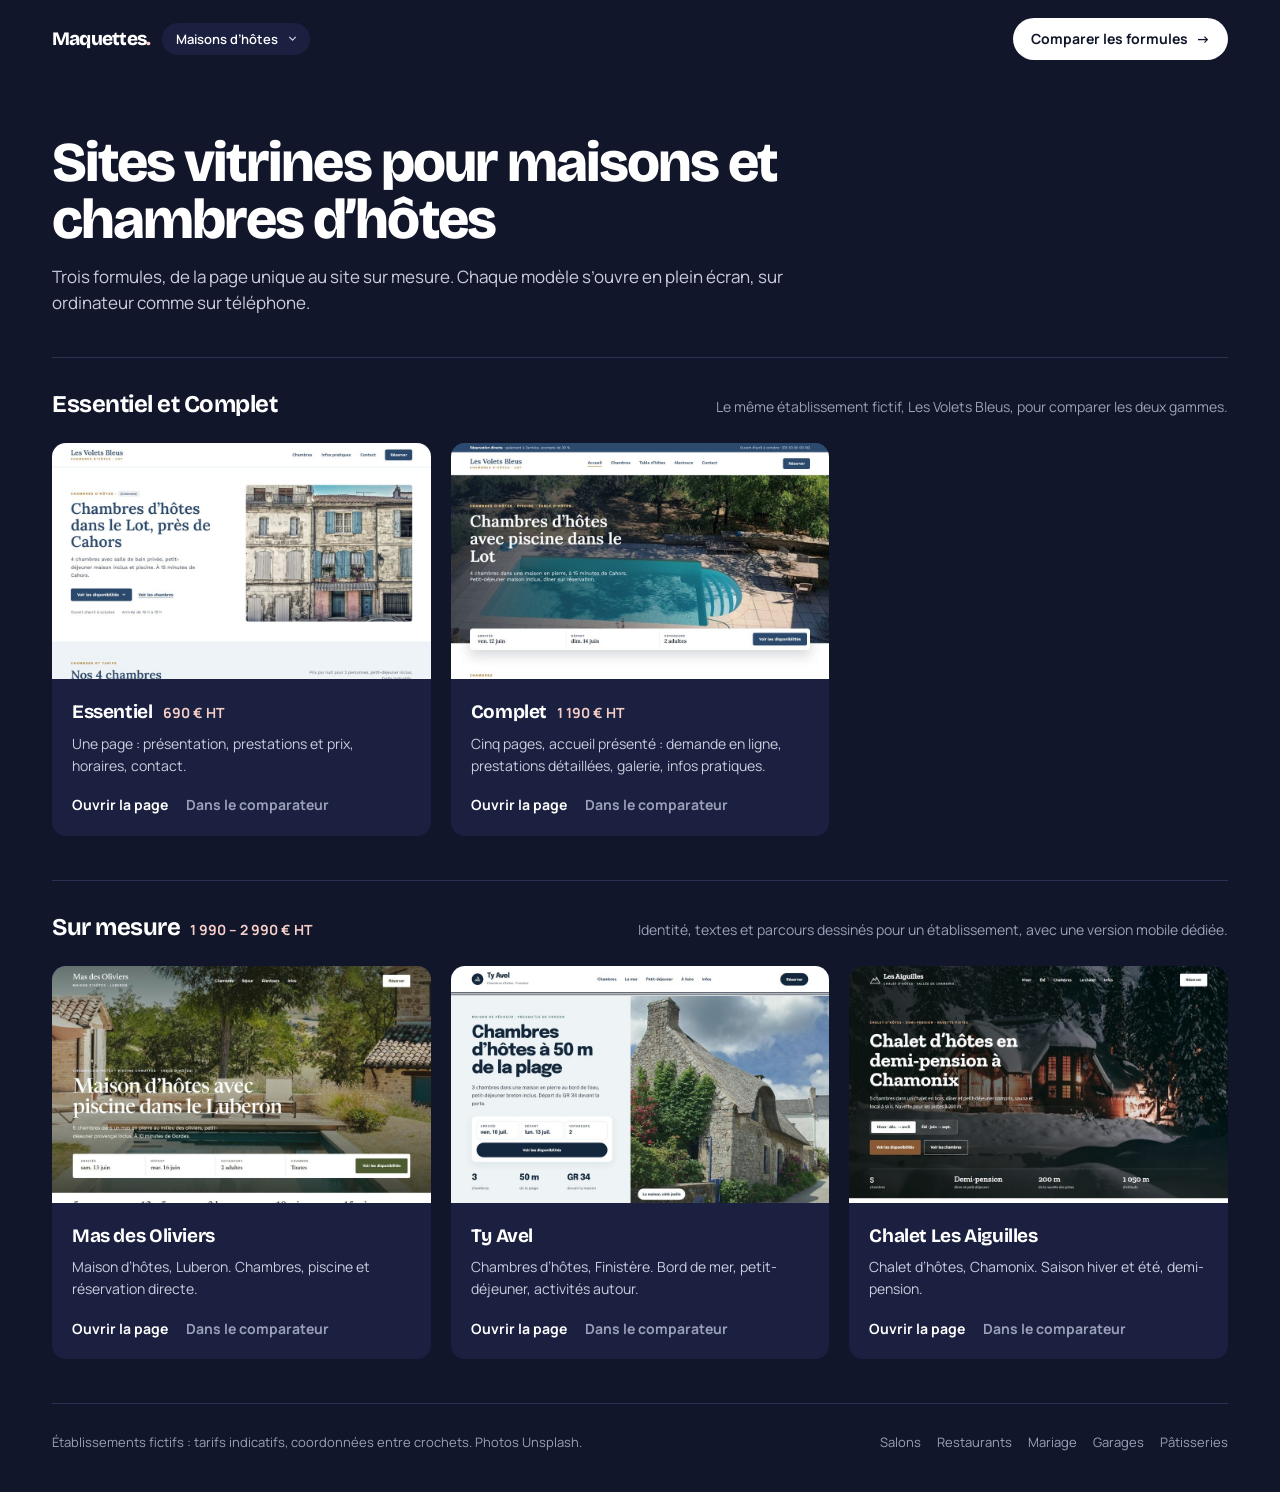
==== index.html @ f05bd59b "Maquettes de sites vitrines — maisons d’hôtes Accueil avec les modèles, comparateur des formules, un" ====
<!doctype html>
<html lang="fr">
<head>
<meta charset="utf-8">
<meta name="viewport" content="width=device-width, initial-scale=1">
<meta name="robots" content="noindex">
<title>Maquettes — maisons et chambres d’hôtes</title>
<link rel="preconnect" href="https://fonts.googleapis.com"><link rel="preconnect" href="https://fonts.gstatic.com" crossorigin>
<link rel="stylesheet" href="https://fonts.googleapis.com/css2?family=Bricolage+Grotesque:opsz,wght@12..96,600..800&family=Manrope:wght@500..800&display=swap">
<style>
  :root{--ink:#12162B;--card:#1B2040;--line:#2B3152;--txt:#C9CDDD;--mute:#9AA0B8;--cobalt:#7F92FF;--blush:#F7CFC8}
  *{box-sizing:border-box;margin:0;padding:0}
  body{background:var(--ink);color:var(--txt);font-family:'Manrope',system-ui,sans-serif;font-size:15px;line-height:1.55;-webkit-font-smoothing:antialiased}
  a{color:inherit;text-decoration:none}
  .wrap{max-width:1240px;margin:0 auto;padding:0 32px}
  header{display:flex;justify-content:space-between;align-items:center;gap:16px;padding:18px 0}
  .brand{display:flex;align-items:center;gap:12px}
  .brand b{font-family:'Bricolage Grotesque',sans-serif;font-weight:800;font-size:19px;color:#fff;letter-spacing:-.04em}
  .brand b i{font-style:normal;color:var(--blush)}
  .sector select{appearance:none;-webkit-appearance:none;border:0;border-radius:999px;background:var(--card) url("data:image/svg+xml,%3Csvg xmlns='http://www.w3.org/2000/svg' viewBox='0 0 24 24' fill='none' stroke='%23C9CDDD' stroke-width='2.4'%3E%3Cpath d='M6 9l6 6 6-6'/%3E%3C/svg%3E") no-repeat right 11px center/13px;color:#fff;font:600 13px 'Manrope',system-ui,sans-serif;padding:7px 32px 7px 14px;cursor:pointer}
  .sector option{color:var(--ink);background:#fff}
  .btn{display:inline-flex;align-items:center;gap:8px;background:#fff;color:var(--ink);font-weight:700;font-size:14px;padding:10px 18px;border-radius:999px;white-space:nowrap}
  .btn:hover{background:var(--blush)}
  .intro{padding:56px 0 40px;max-width:760px}
  h1{font-family:'Bricolage Grotesque',sans-serif;font-weight:800;font-size:clamp(34px,5vw,56px);line-height:1.02;letter-spacing:-.035em;color:#fff}
  .intro p{margin-top:16px;font-size:17px;color:var(--txt)}
  .tier{padding:28px 0 8px;border-top:1px solid var(--line)}
  .tier-head{display:flex;align-items:baseline;justify-content:space-between;gap:16px;flex-wrap:wrap;margin-bottom:20px}
  h2{font-family:'Bricolage Grotesque',sans-serif;font-weight:700;font-size:24px;letter-spacing:-.02em;color:#fff}
  h2 span{font-family:'Manrope',sans-serif;font-size:14px;font-weight:700;color:var(--blush);margin-left:10px;letter-spacing:0}
  .tier-head p{color:var(--mute);font-size:14px}
  .grid{display:grid;grid-template-columns:repeat(auto-fill,minmax(320px,1fr));gap:20px;margin-bottom:36px}
  .card{background:var(--card);border-radius:14px;overflow:hidden;display:flex;flex-direction:column;transition:transform .2s}
  .card:hover{transform:translateY(-3px)}
  .shot{display:block;aspect-ratio:16/10;background:#262C50 center top/cover no-repeat}
  .body{padding:18px 20px 20px;display:flex;flex-direction:column;gap:6px;flex:1}
  .body h3{font-family:'Bricolage Grotesque',sans-serif;font-weight:700;font-size:19px;color:#fff;letter-spacing:-.02em}
  .body h3 span{font-family:'Manrope',sans-serif;font-size:14px;font-weight:700;color:var(--blush);margin-left:10px;letter-spacing:0}
  .body p{font-size:14px;color:var(--txt);flex:1}
  .links{display:flex;gap:18px;margin-top:12px;font-weight:700;font-size:14px}
  .links a:first-child{color:#fff}
  .links a:last-child{color:var(--mute)}
  .links a:hover{color:var(--blush)}
  footer{border-top:1px solid var(--line);padding:28px 0 40px;color:var(--mute);font-size:13px;display:flex;justify-content:space-between;gap:24px;flex-wrap:wrap}
  footer nav{display:flex;gap:16px;flex-wrap:wrap}
  footer nav a:hover{color:#fff}
  @media (max-width:640px){
    .wrap{padding:0 16px}
    .brand b{display:none}
    .btn{padding:9px 14px;font-size:13px}
    .intro{padding:32px 0 28px}
    .grid{grid-template-columns:1fr}
  }
</style>
</head>
<body>
<div class="wrap">
<header>
  <div class="brand"><b>Maquettes<i>.</i></b><label class="sector"><select aria-label="Secteur" autocomplete="off" onchange="location.href=this.value"><option value="https://jeancdf.github.io/maquettes-coiffure/">Salons</option><option value="https://jeancdf.github.io/maquettes-restaurant/">Restaurants</option><option value="https://jeancdf.github.io/maquettes-mariage/">Mariage</option><option value="https://jeancdf.github.io/maquettes-maisons-hotes/" selected>Maisons d’hôtes</option><option value="https://jeancdf.github.io/maquettes-garage/">Garages</option><option value="https://jeancdf.github.io/maquettes-patisserie/">Pâtisseries</option></select></label></div>
  <a class="btn" href="comparer.html">Comparer les formules <span aria-hidden="true">→</span></a>
</header>
<section class="intro">
  <h1>Sites vitrines pour maisons et chambres d’hôtes</h1>
  <p>Trois formules, de la page unique au site sur mesure. Chaque modèle s’ouvre en plein écran, sur ordinateur comme sur téléphone.</p>
</section>
<section class="tier">
  <div class="tier-head"><h2>Essentiel et Complet</h2><p>Le même établissement fictif, Les Volets Bleus, pour comparer les deux gammes.</p></div>
  <div class="grid">
    <article class="card">
      <a class="shot" href="essentiel.html" style="background-image:url(vignettes/essentiel.jpg)" aria-label="Ouvrir Essentiel"></a>
      <div class="body">
        <h3>Essentiel<span>690 € HT</span></h3>
        <p>Une page : présentation, prestations et prix, horaires, contact.</p>
        <div class="links"><a href="essentiel.html">Ouvrir la page</a><a href="comparer.html#essentiel">Dans le comparateur</a></div>
      </div>
    </article>
    <article class="card">
      <a class="shot" href="complet.html" style="background-image:url(vignettes/complet.jpg)" aria-label="Ouvrir Complet"></a>
      <div class="body">
        <h3>Complet<span>1 190 € HT</span></h3>
        <p>Cinq pages, accueil présenté : demande en ligne, prestations détaillées, galerie, infos pratiques.</p>
        <div class="links"><a href="complet.html">Ouvrir la page</a><a href="comparer.html#complet">Dans le comparateur</a></div>
      </div>
    </article>
  </div>
</section>
<section class="tier">
  <div class="tier-head"><h2>Sur mesure<span>1 990 – 2 990 € HT</span></h2><p>Identité, textes et parcours dessinés pour un établissement, avec une version mobile dédiée.</p></div>
  <div class="grid">
    <article class="card">
      <a class="shot" href="mas.html" style="background-image:url(vignettes/mas.jpg)" aria-label="Ouvrir Mas des Oliviers"></a>
      <div class="body">
        <h3>Mas des Oliviers<span></span></h3>
        <p>Maison d’hôtes, Luberon. Chambres, piscine et réservation directe.</p>
        <div class="links"><a href="mas.html">Ouvrir la page</a><a href="comparer.html#mas">Dans le comparateur</a></div>
      </div>
    </article>
    <article class="card">
      <a class="shot" href="tyavel.html" style="background-image:url(vignettes/tyavel.jpg)" aria-label="Ouvrir Ty Avel"></a>
      <div class="body">
        <h3>Ty Avel<span></span></h3>
        <p>Chambres d’hôtes, Finistère. Bord de mer, petit-déjeuner, activités autour.</p>
        <div class="links"><a href="tyavel.html">Ouvrir la page</a><a href="comparer.html#tyavel">Dans le comparateur</a></div>
      </div>
    </article>
    <article class="card">
      <a class="shot" href="chalet.html" style="background-image:url(vignettes/chalet.jpg)" aria-label="Ouvrir Chalet Les Aiguilles"></a>
      <div class="body">
        <h3>Chalet Les Aiguilles<span></span></h3>
        <p>Chalet d’hôtes, Chamonix. Saison hiver et été, demi-pension.</p>
        <div class="links"><a href="chalet.html">Ouvrir la page</a><a href="comparer.html#chalet">Dans le comparateur</a></div>
      </div>
    </article>
  </div>
</section>
<footer>
  <span>Établissements fictifs : tarifs indicatifs, coordonnées entre crochets. Photos Unsplash.</span>
  <nav aria-label="Autres secteurs"><a href="https://jeancdf.github.io/maquettes-coiffure/">Salons</a><a href="https://jeancdf.github.io/maquettes-restaurant/">Restaurants</a><a href="https://jeancdf.github.io/maquettes-mariage/">Mariage</a><a href="https://jeancdf.github.io/maquettes-garage/">Garages</a><a href="https://jeancdf.github.io/maquettes-patisserie/">Pâtisseries</a></nav>
</footer>
</div>
</body>
</html>
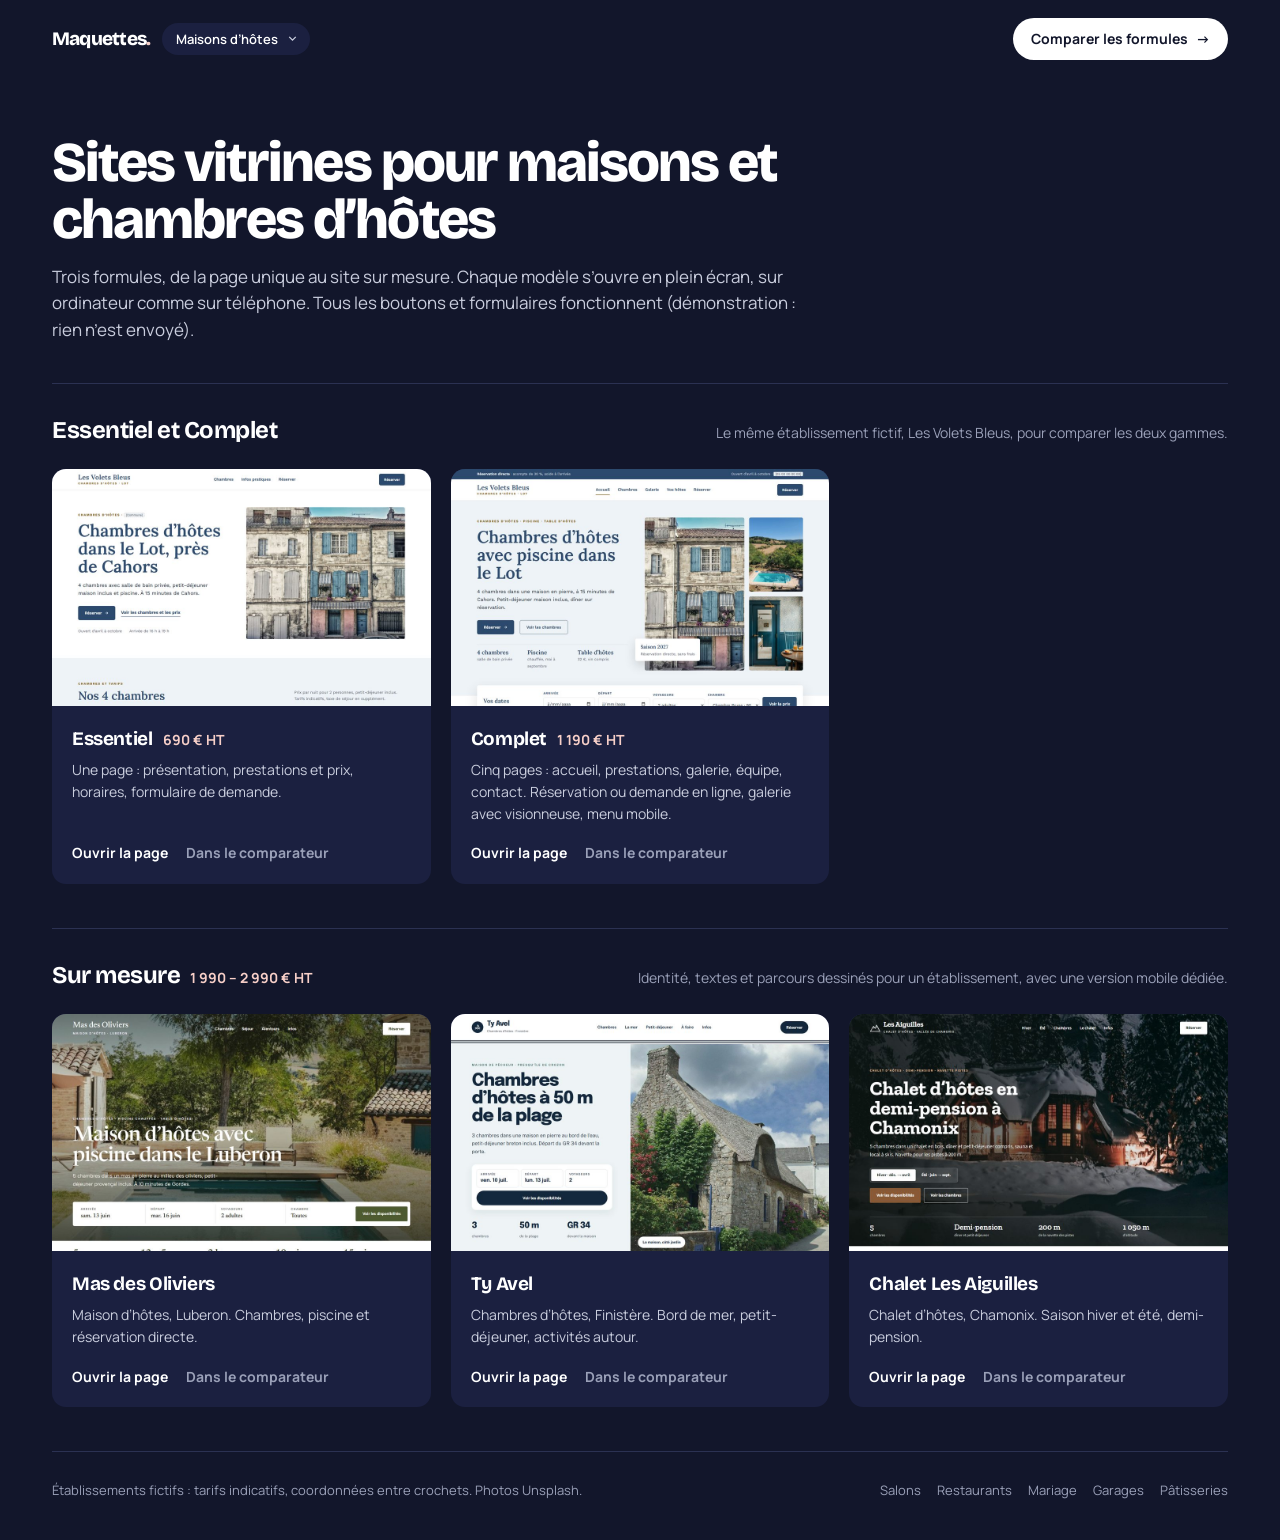
==== commit 8586a95a: "Rend tous les boutons et formulaires fonctionnels, Complet en cinq pages Essentiel et Complet régéné" ====
--- a/index.html
+++ b/index.html
@@ -61,7 +61,7 @@
 </header>
 <section class="intro">
   <h1>Sites vitrines pour maisons et chambres d’hôtes</h1>
-  <p>Trois formules, de la page unique au site sur mesure. Chaque modèle s’ouvre en plein écran, sur ordinateur comme sur téléphone.</p>
+  <p>Trois formules, de la page unique au site sur mesure. Chaque modèle s’ouvre en plein écran, sur ordinateur comme sur téléphone. Tous les boutons et formulaires fonctionnent (démonstration : rien n’est envoyé).</p>
 </section>
 <section class="tier">
   <div class="tier-head"><h2>Essentiel et Complet</h2><p>Le même établissement fictif, Les Volets Bleus, pour comparer les deux gammes.</p></div>
@@ -70,16 +70,16 @@
       <a class="shot" href="essentiel.html" style="background-image:url(vignettes/essentiel.jpg)" aria-label="Ouvrir Essentiel"></a>
       <div class="body">
         <h3>Essentiel<span>690 € HT</span></h3>
-        <p>Une page : présentation, prestations et prix, horaires, contact.</p>
+        <p>Une page : présentation, prestations et prix, horaires, formulaire de demande.</p>
         <div class="links"><a href="essentiel.html">Ouvrir la page</a><a href="comparer.html#essentiel">Dans le comparateur</a></div>
       </div>
     </article>
     <article class="card">
-      <a class="shot" href="complet.html" style="background-image:url(vignettes/complet.jpg)" aria-label="Ouvrir Complet"></a>
+      <a class="shot" href="complet/index.html" style="background-image:url(vignettes/complet.jpg)" aria-label="Ouvrir Complet"></a>
       <div class="body">
         <h3>Complet<span>1 190 € HT</span></h3>
-        <p>Cinq pages, accueil présenté : demande en ligne, prestations détaillées, galerie, infos pratiques.</p>
-        <div class="links"><a href="complet.html">Ouvrir la page</a><a href="comparer.html#complet">Dans le comparateur</a></div>
+        <p>Cinq pages : accueil, prestations, galerie, équipe, contact. Réservation ou demande en ligne, galerie avec visionneuse, menu mobile.</p>
+        <div class="links"><a href="complet/index.html">Ouvrir la page</a><a href="comparer.html#complet">Dans le comparateur</a></div>
       </div>
     </article>
   </div>
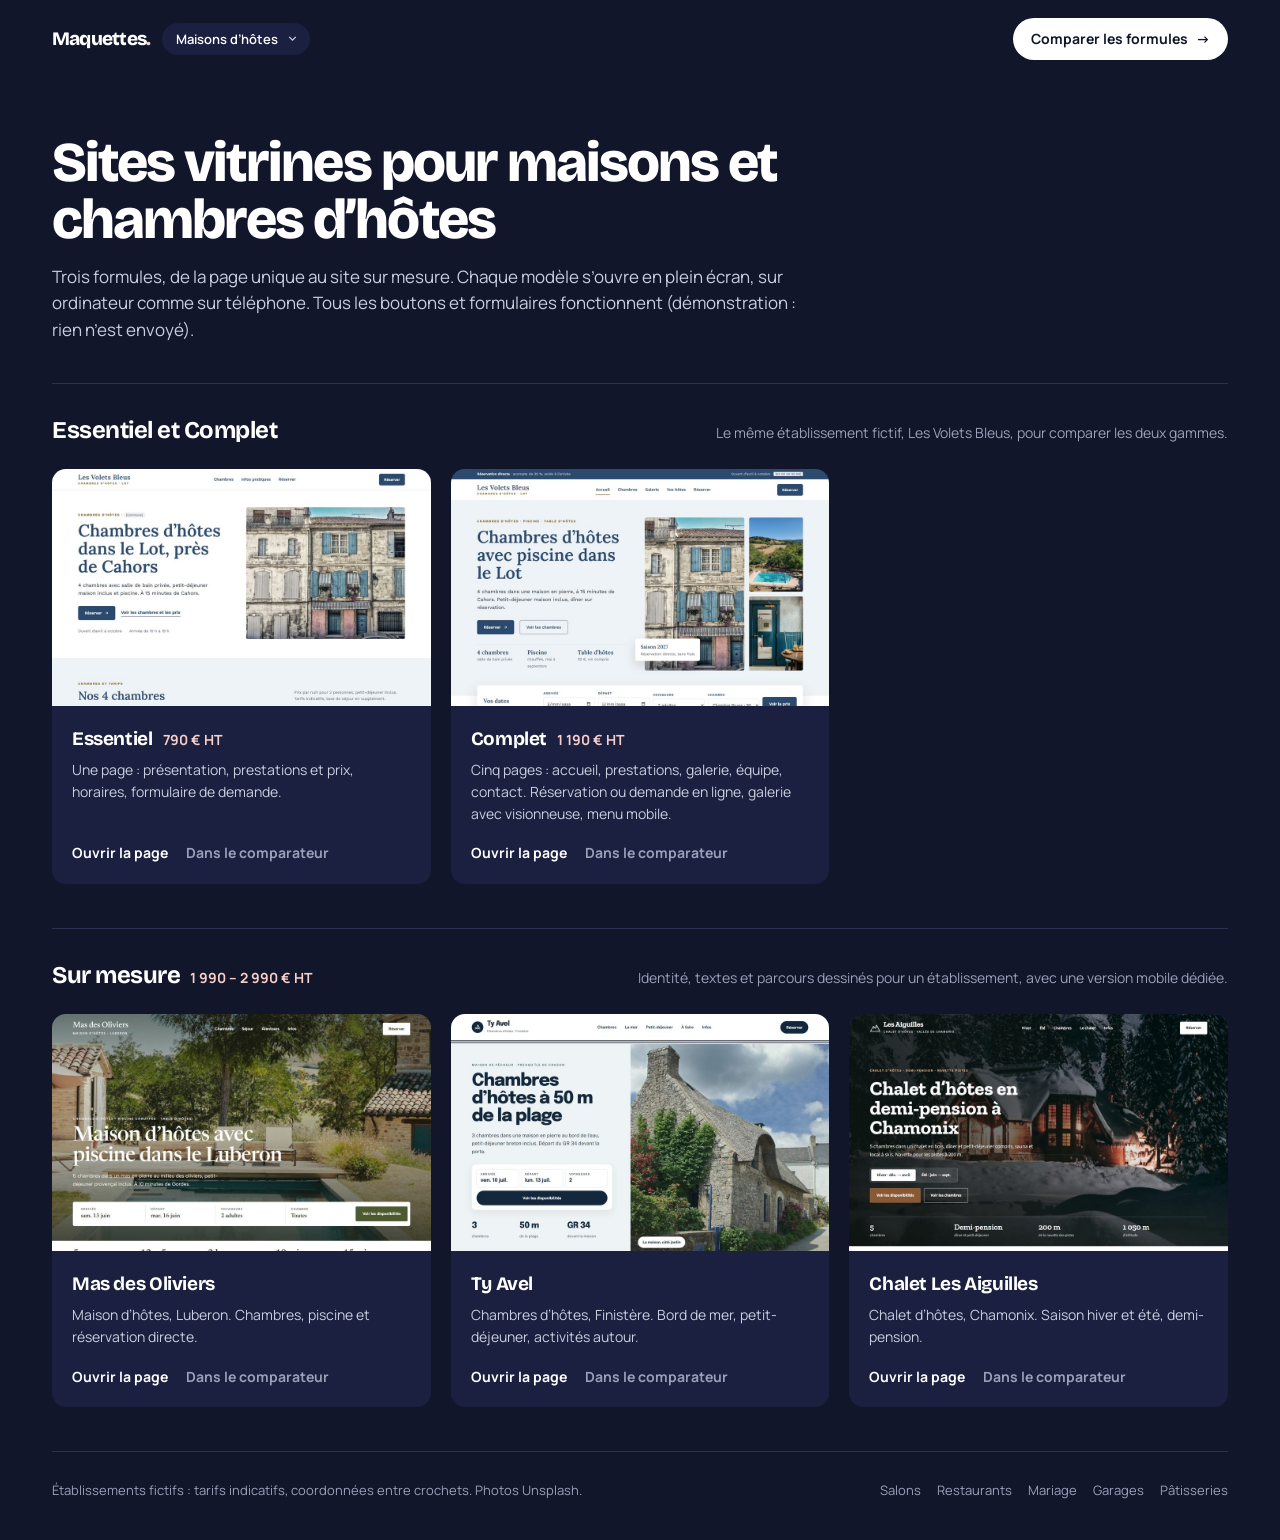
==== commit 0a795d83: "Passe la formule Essentiel à 790 € HT" ====
--- a/index.html
+++ b/index.html
@@ -69,7 +69,7 @@
     <article class="card">
       <a class="shot" href="essentiel.html" style="background-image:url(vignettes/essentiel.jpg)" aria-label="Ouvrir Essentiel"></a>
       <div class="body">
-        <h3>Essentiel<span>690 € HT</span></h3>
+        <h3>Essentiel<span>790 € HT</span></h3>
         <p>Une page : présentation, prestations et prix, horaires, formulaire de demande.</p>
         <div class="links"><a href="essentiel.html">Ouvrir la page</a><a href="comparer.html#essentiel">Dans le comparateur</a></div>
       </div>
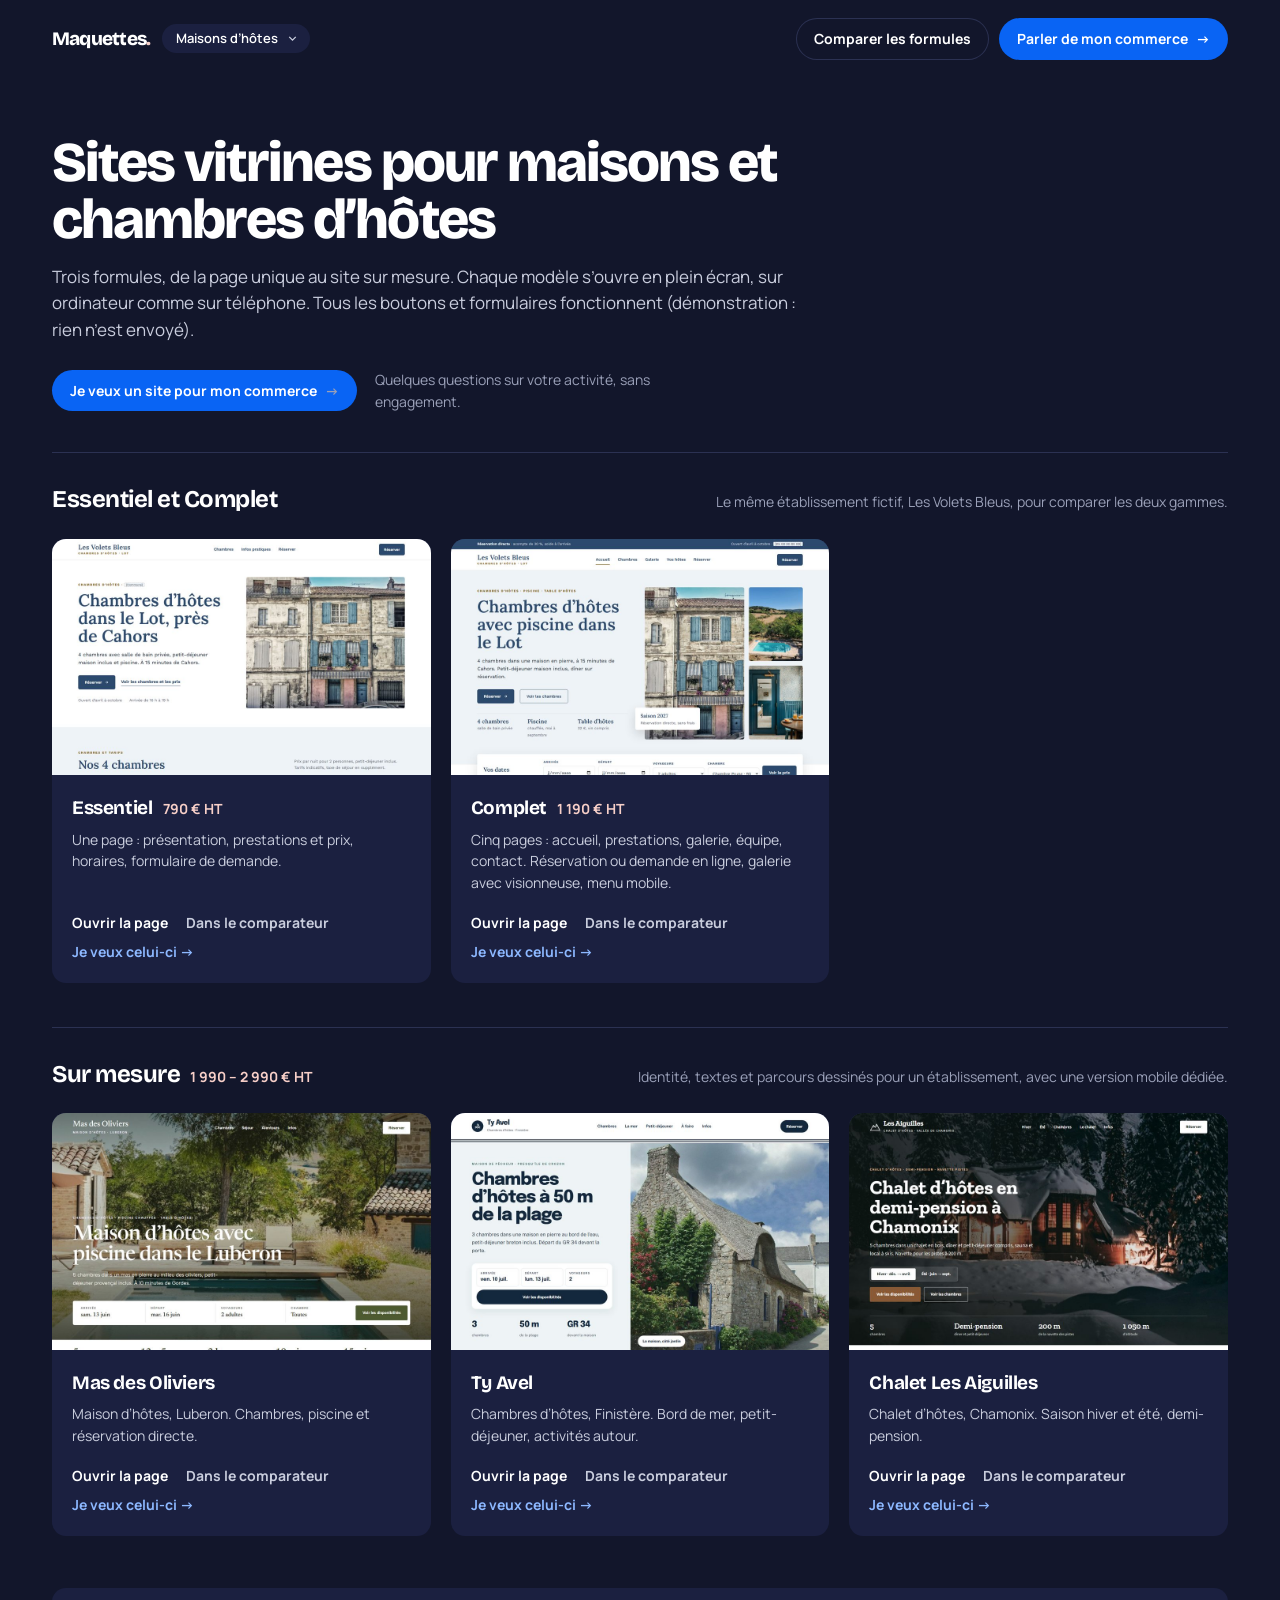
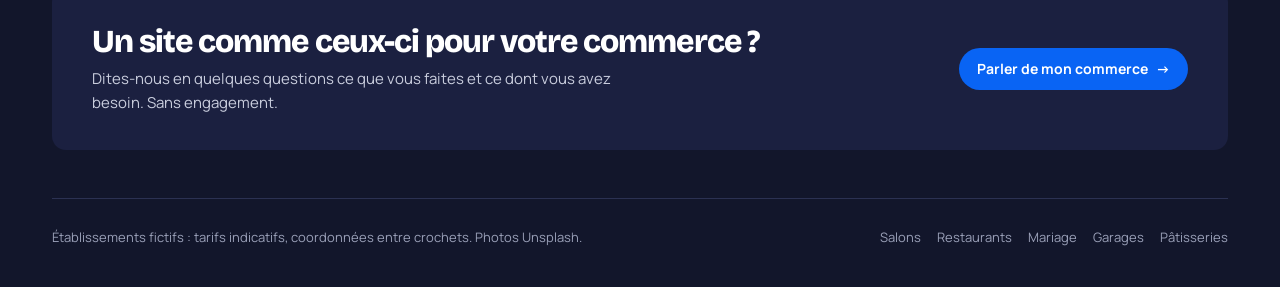
==== commit f4d1bd56: "Ajoute un appel à l’action vers client-contact.fr Accueil : bouton d’en-tête, bloc sous l’introducti" ====
--- a/index.html
+++ b/index.html
@@ -51,17 +51,35 @@
     .intro{padding:32px 0 28px}
     .grid{grid-template-columns:1fr}
   }
+  .hd-ctas{display:flex;align-items:center;gap:10px}
+  .btn.cc{background:#0964F4;color:#fff}
+  .btn.cc:hover{background:#0752c9}
+  .btn.ghost{background:transparent;color:#fff;box-shadow:inset 0 0 0 1px var(--line)}
+  .btn.ghost:hover{background:var(--card);color:#fff}
+  .cc-row{margin-top:26px;display:flex;flex-wrap:wrap;align-items:center;gap:12px 18px}
+  .cc-row span{color:var(--mute);font-size:14px;max-width:340px}
+  .links{flex-wrap:wrap;gap:8px 18px!important}
+  .links a{white-space:nowrap}
+  .links a.want{color:#8DB8FF}
+  .links a.want:hover{color:#fff}
+  .cc-band{margin:8px 0 48px;background:var(--card);border-radius:14px;padding:36px 40px;display:flex;justify-content:space-between;align-items:center;gap:24px;flex-wrap:wrap}
+  .cc-band h2{font-family:'Bricolage Grotesque',sans-serif;font-weight:800;font-size:clamp(24px,3vw,32px);letter-spacing:-.03em;color:#fff;line-height:1.1}
+  .cc-band p{margin-top:8px;color:var(--txt);max-width:560px}
+  @media (max-width:640px){.btn.ghost{display:none}.cc-band{padding:26px 22px}header{gap:10px}.hd-ctas .btn.cc{padding:9px 12px;font-size:13px}.hd-ctas .btn.cc span{display:none}}
+  @media (max-width:400px){.hd-ctas .btn.cc{padding:8px 10px;font-size:12.5px}.sector select{padding-right:26px;max-width:150px}}
+  @media (max-width:340px){header{flex-wrap:wrap}}
 </style>
 </head>
 <body>
 <div class="wrap">
 <header>
   <div class="brand"><b>Maquettes<i>.</i></b><label class="sector"><select aria-label="Secteur" autocomplete="off" onchange="location.href=this.value"><option value="https://jeancdf.github.io/maquettes-coiffure/">Salons</option><option value="https://jeancdf.github.io/maquettes-restaurant/">Restaurants</option><option value="https://jeancdf.github.io/maquettes-mariage/">Mariage</option><option value="https://jeancdf.github.io/maquettes-maisons-hotes/" selected>Maisons d’hôtes</option><option value="https://jeancdf.github.io/maquettes-garage/">Garages</option><option value="https://jeancdf.github.io/maquettes-patisserie/">Pâtisseries</option></select></label></div>
-  <a class="btn" href="comparer.html">Comparer les formules <span aria-hidden="true">→</span></a>
+  <div class="hd-ctas"><a class="btn ghost" href="comparer.html">Comparer les formules</a><a class="btn cc" href="https://client-contact.fr/?utm_source=maquettes&amp;utm_medium=accueil-entete&amp;utm_campaign=maisons-hotes" target="_blank" rel="noopener">Parler de mon commerce <span aria-hidden="true">→</span></a></div>
 </header>
 <section class="intro">
   <h1>Sites vitrines pour maisons et chambres d’hôtes</h1>
   <p>Trois formules, de la page unique au site sur mesure. Chaque modèle s’ouvre en plein écran, sur ordinateur comme sur téléphone. Tous les boutons et formulaires fonctionnent (démonstration : rien n’est envoyé).</p>
+  <div class="cc-row"><a class="btn cc" href="https://client-contact.fr/?utm_source=maquettes&amp;utm_medium=accueil-intro&amp;utm_campaign=maisons-hotes" target="_blank" rel="noopener">Je veux un site pour mon commerce <span aria-hidden="true">→</span></a><span>Quelques questions sur votre activité, sans engagement.</span></div>
 </section>
 <section class="tier">
   <div class="tier-head"><h2>Essentiel et Complet</h2><p>Le même établissement fictif, Les Volets Bleus, pour comparer les deux gammes.</p></div>
@@ -71,7 +89,7 @@
       <div class="body">
         <h3>Essentiel<span>790 € HT</span></h3>
         <p>Une page : présentation, prestations et prix, horaires, formulaire de demande.</p>
-        <div class="links"><a href="essentiel.html">Ouvrir la page</a><a href="comparer.html#essentiel">Dans le comparateur</a></div>
+        <div class="links"><a href="essentiel.html">Ouvrir la page</a><a href="comparer.html#essentiel">Dans le comparateur</a><a class="want" href="https://client-contact.fr/?utm_source=maquettes&amp;utm_medium=accueil-carte&amp;utm_campaign=maisons-hotes&amp;utm_content=essentiel" target="_blank" rel="noopener">Je veux celui-ci →</a></div>
       </div>
     </article>
     <article class="card">
@@ -79,7 +97,7 @@
       <div class="body">
         <h3>Complet<span>1 190 € HT</span></h3>
         <p>Cinq pages : accueil, prestations, galerie, équipe, contact. Réservation ou demande en ligne, galerie avec visionneuse, menu mobile.</p>
-        <div class="links"><a href="complet/index.html">Ouvrir la page</a><a href="comparer.html#complet">Dans le comparateur</a></div>
+        <div class="links"><a href="complet/index.html">Ouvrir la page</a><a href="comparer.html#complet">Dans le comparateur</a><a class="want" href="https://client-contact.fr/?utm_source=maquettes&amp;utm_medium=accueil-carte&amp;utm_campaign=maisons-hotes&amp;utm_content=complet" target="_blank" rel="noopener">Je veux celui-ci →</a></div>
       </div>
     </article>
   </div>
@@ -92,7 +110,7 @@
       <div class="body">
         <h3>Mas des Oliviers<span></span></h3>
         <p>Maison d’hôtes, Luberon. Chambres, piscine et réservation directe.</p>
-        <div class="links"><a href="mas.html">Ouvrir la page</a><a href="comparer.html#mas">Dans le comparateur</a></div>
+        <div class="links"><a href="mas.html">Ouvrir la page</a><a href="comparer.html#mas">Dans le comparateur</a><a class="want" href="https://client-contact.fr/?utm_source=maquettes&amp;utm_medium=accueil-carte&amp;utm_campaign=maisons-hotes&amp;utm_content=mas" target="_blank" rel="noopener">Je veux celui-ci →</a></div>
       </div>
     </article>
     <article class="card">
@@ -100,7 +118,7 @@
       <div class="body">
         <h3>Ty Avel<span></span></h3>
         <p>Chambres d’hôtes, Finistère. Bord de mer, petit-déjeuner, activités autour.</p>
-        <div class="links"><a href="tyavel.html">Ouvrir la page</a><a href="comparer.html#tyavel">Dans le comparateur</a></div>
+        <div class="links"><a href="tyavel.html">Ouvrir la page</a><a href="comparer.html#tyavel">Dans le comparateur</a><a class="want" href="https://client-contact.fr/?utm_source=maquettes&amp;utm_medium=accueil-carte&amp;utm_campaign=maisons-hotes&amp;utm_content=tyavel" target="_blank" rel="noopener">Je veux celui-ci →</a></div>
       </div>
     </article>
     <article class="card">
@@ -108,10 +126,14 @@
       <div class="body">
         <h3>Chalet Les Aiguilles<span></span></h3>
         <p>Chalet d’hôtes, Chamonix. Saison hiver et été, demi-pension.</p>
-        <div class="links"><a href="chalet.html">Ouvrir la page</a><a href="comparer.html#chalet">Dans le comparateur</a></div>
+        <div class="links"><a href="chalet.html">Ouvrir la page</a><a href="comparer.html#chalet">Dans le comparateur</a><a class="want" href="https://client-contact.fr/?utm_source=maquettes&amp;utm_medium=accueil-carte&amp;utm_campaign=maisons-hotes&amp;utm_content=chalet" target="_blank" rel="noopener">Je veux celui-ci →</a></div>
       </div>
     </article>
   </div>
+</section>
+<section class="cc-band" aria-label="Votre projet">
+  <div><h2>Un site comme ceux-ci pour votre commerce ?</h2><p>Dites-nous en quelques questions ce que vous faites et ce dont vous avez besoin. Sans engagement.</p></div>
+  <a class="btn cc" href="https://client-contact.fr/?utm_source=maquettes&amp;utm_medium=accueil-bandeau&amp;utm_campaign=maisons-hotes" target="_blank" rel="noopener">Parler de mon commerce <span aria-hidden="true">→</span></a>
 </section>
 <footer>
   <span>Établissements fictifs : tarifs indicatifs, coordonnées entre crochets. Photos Unsplash.</span>
